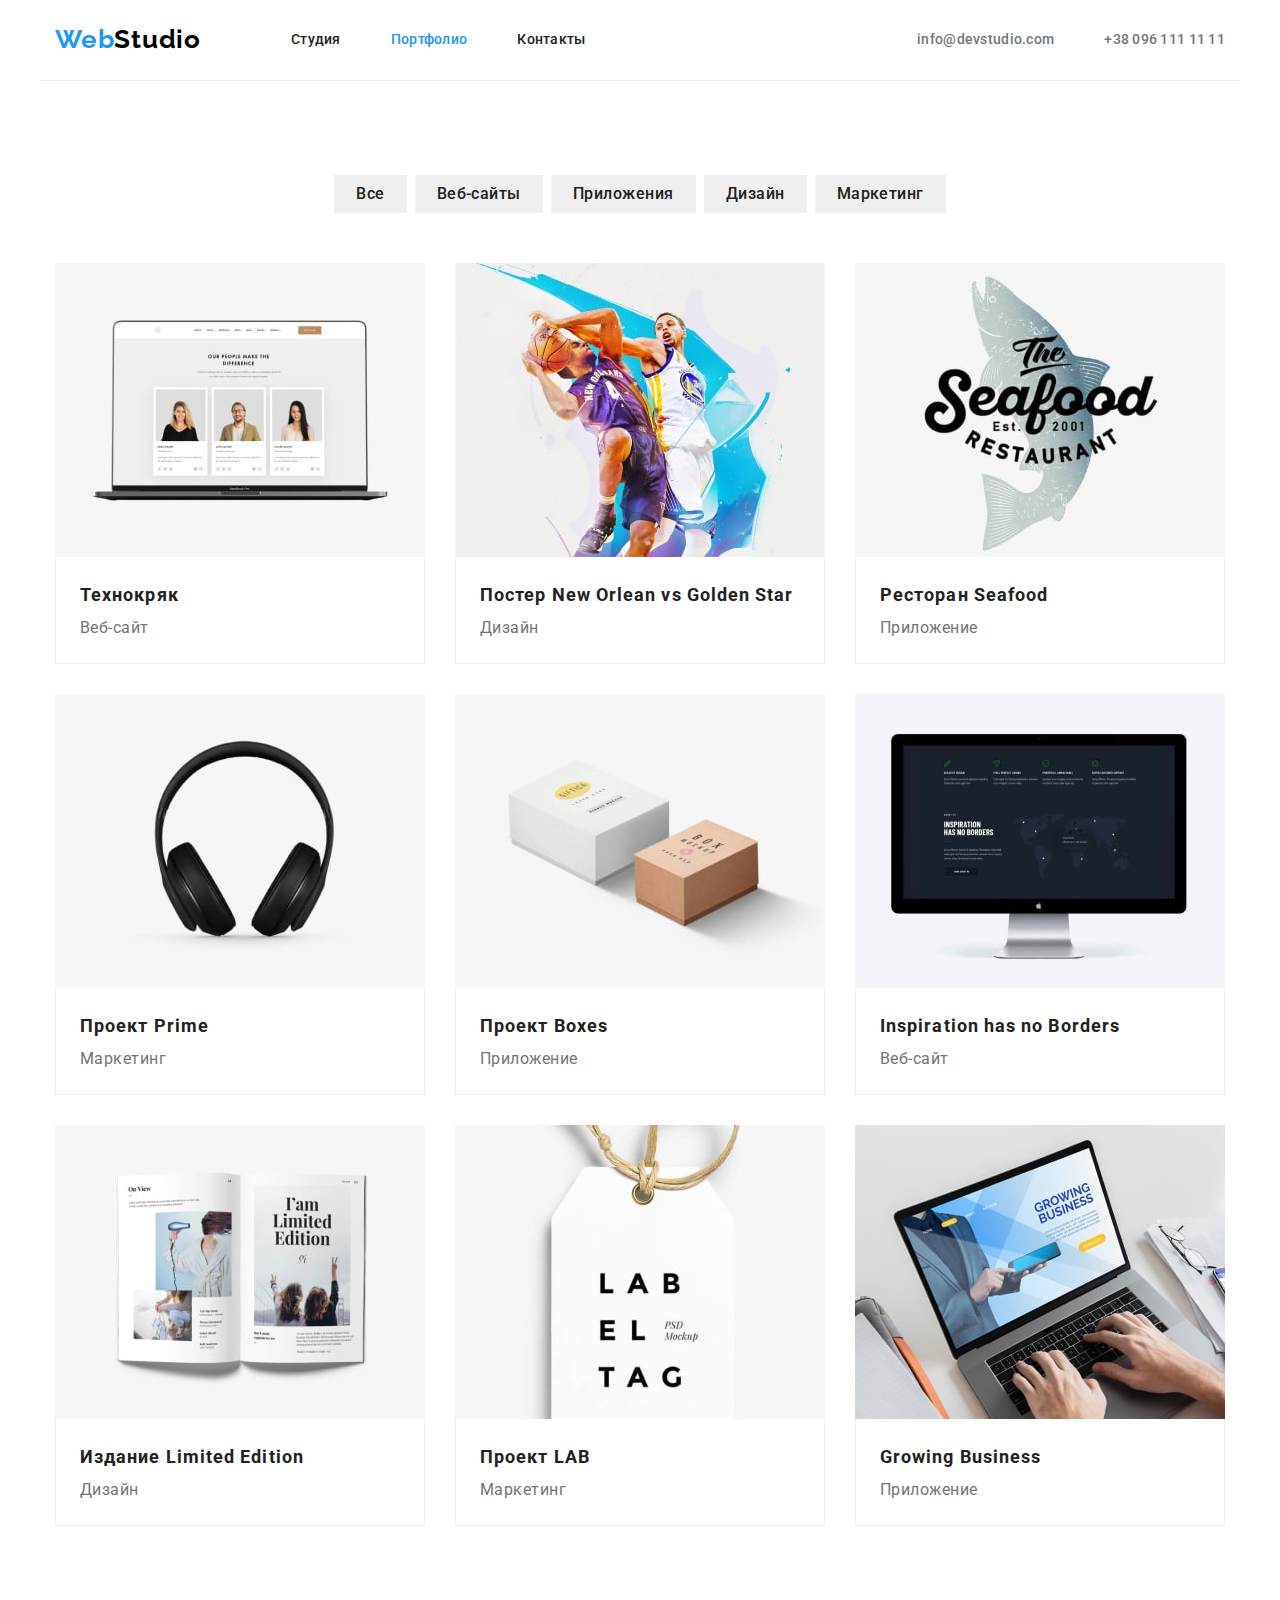
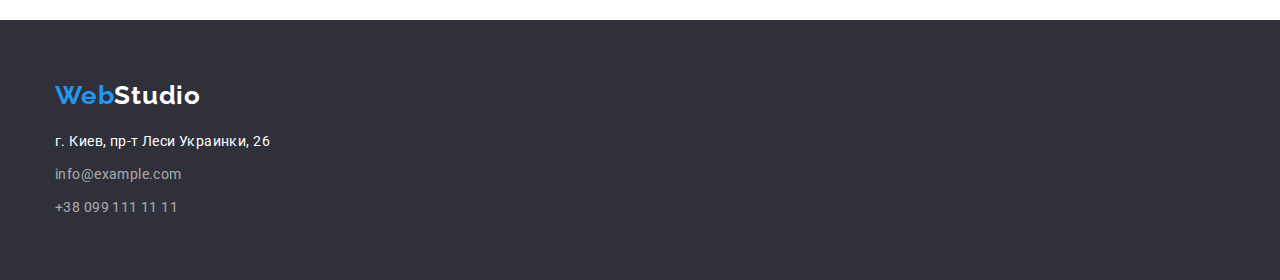
==== portfolio.html @ b83446ef "add previous homework" ====
<!DOCTYPE html>
<html lang="ru">

<head>
    <meta charset="UTF-8">
    <meta http-equiv="X-UA-Compatible" content="IE=edge">
    <meta name="viewport" content="width=device-width, initial-scale=1.0">
    <title>Студия</title>
    <link rel="preconnect" href="https://fonts.googleapis.com">
    <link rel="preconnect" href="https://fonts.gstatic.com" crossorigin>
    <link
        href="https://fonts.googleapis.com/css2?family=Raleway:wght@700&family=Roboto:wght@400;500;700;900&display=swap"
        rel="stylesheet">
    <link rel="stylesheet"
        href="https://cdnjs.cloudflare.com/ajax/libs/modern-normalize/1.1.0/modern-normalize.min.css">
    <link rel="stylesheet" href="./css/styles.css">
</head>

<body>

    <!-- Header -->
    <header class="header">
        <div class="container header-container">
            <nav class="header-navigation">
                <a class="header-logo link" href="index.html" lang="en">Web<span
                        class="header-logo-second-part">Studio</span></a>
                <ul class="list header-list">
                    <li class="header-item"><a class="link header-link" href="index.html">Студия</a></li>
                    <li class="header-item"><a class="link header-link  current" href="portfolio.html">Портфолио</a></li>
                    <li class="header-item"><a class="link header-link" href="">Контакты</a></li>
                </ul>
            </nav>
            <div class="header-contact">
                <ul class="list header-contacts-list">
                    <li><a class="link header-mail" href="mailto:info@devstudio.com">info@devstudio.com</a></li>
                    <li><a class="link header-tel" href="tel:+380961111111">+38 096 111 11 11</a></li>
                </ul>
            </div>
        </div>
    </header>

    <!-- Main content section -->
    <main>

      <!-- Portfolio section -->
       <section class="section portfolio-section">
        <div class="container portfolio-filter-container">
           <ul class="list portfolio-filter-list">
               <li class="filter-item"><button class="filter-btn" type="button">Все</button></li>
               <li class="filter-item"><button class="filter-btn" type="button">Веб-сайты</button></li>
               <li class="filter-item"><button class="filter-btn" type="button">Приложения</button></li>
               <li class="filter-item"><button class="filter-btn" type="button">Дизайн</button></li>
               <li class="filter-item"><button class="filter-btn" type="button">Маркетинг</button></li>
           </ul>
        </div>

        <div class="container portfolio-list-container">
          <ul class="list portfolio-list">
            <li class="portfolio-item">
                <img class="portfolio-image" src="./images/portfolio-item-1.jpg" alt="Технокряк" width="370">
                <div class="portfolio-item-description-section"><h3 class="portfolio-item-name">Технокряк</h3>
                <p class="portfolio-item-description">Веб-сайт</p>
                </div>
            </li>

            <li class="portfolio-item">
                <img class="portfolio-image" src="./images/portfolio-item-2.jpg" alt="Постер New Orlean vs Golden Star" width="370">
                <div class="portfolio-item-description-section"> <h3 class="portfolio-item-name">Постер New Orlean vs Golden Star</h3>
                <p class="portfolio-item-description">Дизайн</p>
            </div>
            </li>

            <li class="portfolio-item">
                <img class="portfolio-image" src="./images/portfolio-item-3.jpg" alt="Ресторан Seafood" width="370">
                <div class="portfolio-item-description-section"> <h3 class="portfolio-item-name">Ресторан Seafood</h3>
                <p class="portfolio-item-description">Приложение</p>
                </div>
            </li>

            <li class="portfolio-item">
                <img class="portfolio-image" src="./images/portfolio-item-4.jpg" alt="Проект Prime" width="370">
                <div class="portfolio-item-description-section"> <h3 class="portfolio-item-name">Проект Prime</h3>
                <p class="portfolio-item-description">Маркетинг</p>
                </div>
            </li>
            
            <li class="portfolio-item">
                <img class="portfolio-image" src="./images/portfolio-item-5.jpg" alt="Проект Boxes" width="370">
                <div class="portfolio-item-description-section"> <h3 class="portfolio-item-name">Проект Boxes</h3>
                <p class="portfolio-item-description">Приложение</p>
                </div>
            </li>
            
            <li class="portfolio-item">
                <img class="portfolio-image" src="./images/portfolio-item-6.jpg" alt="Inspiration has no Borders" width="370">
                <div class="portfolio-item-description-section"> <h3 class="portfolio-item-name">Inspiration has no Borders</h3>
                <p class="portfolio-item-description">Веб-сайт</p>
                </div>
            </li>

            <li class="portfolio-item">
                <img class="portfolio-image" src="./images/portfolio-item-7.jpg" alt="Издание Limited Edition" width="370">
                <div class="portfolio-item-description-section"> <h3 class="portfolio-item-name">Издание Limited Edition</h3>
                <p class="portfolio-item-description">Дизайн</p>
                </div>
            </li>
            
            <li class="portfolio-item">
                <img class="portfolio-image" src="./images/portfolio-item-8.jpg" alt="Проект LAB" width="370">
                <div class="portfolio-item-description-section"> <h3 class="portfolio-item-name">Проект LAB</h3>
                <p class="portfolio-item-description">Маркетинг</p>
                </div>
            </li>
            
            <li class="portfolio-item">
                <img class="portfolio-image" src="./images/portfolio-item-9.jpg" alt="Growing Business" width="370">
                <div class="portfolio-item-description-section"> <h3 class="portfolio-item-name">Growing Business</h3>
                <p class="portfolio-item-description">Приложение</p>
                </div>
            </li>
          </ul>
        </div>
    </section>

    </main>

    <footer class="footer">
        <div class="container footer-container">
            <div class="footer-logo-container"><a class="footer-logo link" href="index.html" lang="en">Web<span
                        class="footer-logo-second-part">Studio</span></a></div>
            <address class="footer-address">
                <ul class="list footer-address-list">
                    <li><a class="link footer-address-item" href="https://goo.gl/maps/6ixRNawG9HJmz9nk6" target="_blank"
                            rel="noopener norefferer">г. Киев, пр-т Леси Украинки, 26</a></li>
                    <li><a class="link footer-mail-item" href="mailto:info@example.com">info@example.com</a></li>
                    <li><a class="link footer-tel-item" href="tel:+380991111111">+38 099 111 11 11</a></li>
                </ul>
            </address>
        </div>
    </footer>

</body>

</html>
---- css/styles.css ----
:root {
  --accent-color: #2196f3;
  --section-background-color: #2f303a;
  --main-title-color: #ffffff;
  --second-title-color: #212121;
  --third-title-color: #212121;
  --main-text-color: #757575;
  --main-btn-color: #ffffff;
  --second-btn-color: #212121;
  --header-text-color: #212121;
  --header-second-text-color: #757575;
  --footer-text-color: #ffffff;
  --footer-second-text-color: rgba(255, 255, 255, 0.6);
  --header-logo-second-part-color: #000000;
  --footer-logo-second-part-color: #ffffff;
}

p,
h1,
h2,
h3,
h4,
h5,
h6 {
  margin: 0;
}

ul {
  margin: 0;
  padding: 0;
}

button {
  cursor: pointer;
}

.container {
  width: 1200px;
  padding-left: 15px;
  padding-right: 15px;
  margin: 0 auto;
}

body {
  font-family: "Roboto", sans-serif;
  color: var(--main-text-color);
}

.list {
  list-style: none;
}

.link {
  text-decoration: none;
}

.section {
  padding-top: 94px;
  padding-bottom: 94px;
}

img {
  display: block;
  max-width: 100%;
  height: auto;
}

/* ------------------------------- HEADER------------------------------------- */

.header-container {
  display: flex;
  border-bottom: 1px solid #ececec;
}

.header-navigation {
  display: flex;
}

.header-list {
  display: flex;
}

.header-contacts-list {
  display: flex;
}

.header-contact {
  margin-left: auto;
}

.header-logo {
  margin-right: 90px;
}

.header-link {
  padding-top: 32px;
  padding-bottom: 32px;
  display: block;
}

.header-item:not(:last-child) {
  margin-right: 50px;
}

.header-tel {
  margin-left: 50px;
}

/* Logo */

.header-logo {
  font-family: Raleway;
  font-style: normal;
  font-weight: 700;
  font-size: 26px;
  line-height: 1.19;
  letter-spacing: 0.03em;
  color: var(--accent-color);
  padding-top: 24px;
  padding-bottom: 25px;
  display: block;
}

.header-logo-second-part {
  color: var(--header-logo-second-part-color);
}

/* Navigation */

.header-link:hover {
  color: var(--accent-color);
}
.header-link:focus {
  color: var(--accent-color);
}

.header-link {
  font-weight: 500;
  font-size: 14px;
  line-height: 1.14;
  letter-spacing: 0.02em;
  color: var(--header-text-color);
}

.current {
  color: var(--accent-color);
}

.header-mail:hover {
  color: var(--accent-color);
}
.header-mail:focus {
  color: var(--accent-color);
}

.header-mail {
  font-weight: 500;
  font-size: 14px;
  line-height: 1.14;
  letter-spacing: 0.02em;
  color: var(--header-second-text-color);
  padding-top: 32px;
  padding-bottom: 32px;
  display: block;
}

.header-tel:hover {
  color: var(--accent-color);
}
.header-tel:focus {
  color: var(--accent-color);
}

.header-tel {
  font-weight: 500;
  font-size: 14px;
  line-height: 1.14;
  letter-spacing: 0.02em;
  color: var(--header-second-text-color);
  padding-top: 32px;
  padding-bottom: 32px;
  display: block;
}

/* ------------------------------- MAIN CONTENT------------------------------------- */

/* Hero section */

.hero {
  background-color: var(--section-background-color);
}

.hero-title {
  font-weight: 900;
  font-size: 44px;
  line-height: 1.36;
  text-align: center;
  letter-spacing: 0.06em;
  text-transform: uppercase;
  color: var(--main-title-color);
  display: block;
  margin-bottom: 30px;
}

.hero-btn {
  font-family: inherit;
  font-weight: 700;
  font-size: 16px;
  line-height: 1.87;
  text-align: center;
  letter-spacing: 0.06em;
  color: var(--main-btn-color);
  background-color: var(--accent-color);
  cursor: pointer;
  min-width: 200px;
  height: 50px;
  align-items: center;
  padding: 10px 32px;
  border-radius: 4px;
  margin: 0 auto;
}

.hero-container {
  display: flex;
  flex-wrap: wrap;
  width: 700px;
  padding: 200px 0;
}

/* About section */

.about-item {
  width: 270px;
}

.about-item-title {
  font-weight: 700;
  font-size: 14px;
  line-height: 1.14;
  letter-spacing: 0.03em;
  text-transform: uppercase;
  color: var(--second-title-color);
  margin-bottom: 10px;
}

.about-item-text {
  font-size: 14px;
  line-height: 1.71;
  letter-spacing: 0.03em;
  color: var(--main-text-color);
}

.about-item:not(:last-child) {
  margin-right: 30px;
}

.about-list {
  display: flex;
}

/* Description section */

.description-section {
  padding-top: 0;
}

.description-title {
  font-weight: 700;
  font-size: 36px;
  line-height: 1.17;
  text-align: center;
  letter-spacing: 0.03em;
  color: var(--second-title-color);
  margin-bottom: 50px;
}

.description-list {
  display: flex;
}

.description-item:not(:last-child) {
  margin-right: 30px;
}

/* Team section */

.team-title {
  font-weight: 700;
  font-size: 36px;
  line-height: 1.17;
  text-align: center;
  letter-spacing: 0.03em;
  color: var(--second-title-color);
  margin-bottom: 50px;
}

.team-name {
  font-weight: 500;
  font-size: 16px;
  line-height: 1.19;
  text-align: center;
  letter-spacing: 0.03em;
  color: var(--third-title-color);
  margin-bottom: 10px;
}

.team-occupation {
  font-size: 16px;
  line-height: 1.19;
  text-align: center;
  letter-spacing: 0.03em;
  color: var(--main-text-color);
}

.team-list {
  display: flex;
}

.team-item {
  width: 270px;
}

.team-item:not(:last-child) {
  margin-right: 30px;
}

.team-item-description {
  display: block;
  padding-top: 30px;
  padding-bottom: 30px;
}

/* ------------------------------- FOOTER ------------------------------------- */

/* Logo */

.footer-logo {
  font-family: Raleway;
  font-style: normal;
  font-weight: 700;
  font-size: 26px;
  line-height: 1.19;
  letter-spacing: 0.03em;
  color: var(--accent-color);
  display: block;
  margin-bottom: 20px;
}

.footer {
  padding-top: 60px;
  padding-bottom: 60px;
  background-color: var(--section-background-color);
}

.footer-logo-second-part {
  color: var(--footer-logo-second-part-color);
}

/* Address */

.footer-address {
  font-style: normal;
}

.footer-address-item {
  font-size: 14px;
  line-height: 1.71;
  letter-spacing: 0.03em;
  color: var(--footer-text-color);
  display: block;
  margin-bottom: 9px;
}

.footer-mail-item {
  font-size: 14px;
  line-height: 1.71;
  letter-spacing: 0.03em;
  color: var(--footer-second-text-color);
  display: block;
  margin-bottom: 9px;
}

.footer-mail-item:hover {
  color: var(--accent-color);
}

.footer-mail-item:focus {
  color: var(--accent-color);
}

.footer-tel-item {
  font-size: 14px;
  line-height: 1.71;
  letter-spacing: 0.03em;
  color: var(--footer-second-text-color);
  display: block;
}

.footer-tel-item:hover {
  color: var(--accent-color);
}

.footer-tel-item:focus {
  color: var(--accent-color);
}

/* ------------------------------- MAIN CONTENT FOR PORTFOLIO PAGE ------------------------------------- */

/* Portfolio section */

.filter-btn:hover {
  background-color: var(--accent-color);
  color: var(--main-btn-color);
  border-radius: 4px;
}

.filter-btn:focus {
  background-color: var(--accent-color);
  color: var(--main-btn-color);
  border-radius: 4px;
}
.filter-btn {
  font-family: inherit;
  font-weight: 500;
  font-size: 16px;
  line-height: 1.62;
  text-align: center;
  letter-spacing: 0.03em;
  color: var(--second-btn-color);
  cursor: pointer;
  padding: 6px 22px;
  border: none;
}

.filter-item:not(:last-child) {
  margin-right: 8px;
}

.portfolio-item-name {
  font-weight: 700;
  font-size: 18px;
  line-height: 2;
  letter-spacing: 0.06em;
  color: var(--third-title-color);
}

.portfolio-item-description {
  font-size: 16px;
  line-height: 1.87;
  letter-spacing: 0.03em;
  color: var(--main-text-color);
}

.portfolio-list {
  display: flex;
  flex-wrap: wrap;
  margin-top: -30px;
  margin-left: -30px;
}

.portfolio-item {
  flex-basis: calc(100% / 3 - 30px);
  margin-left: 30px;
  margin-top: 30px;
}

.portfolio-filter-list {
  display: flex;
  justify-content: center;
  margin-bottom: 50px;
}

.portfolio-item-description-section {
  padding: 20px 24px;
  display: block;
  border: 1px solid #eeeeee;
  border-top: none;
}
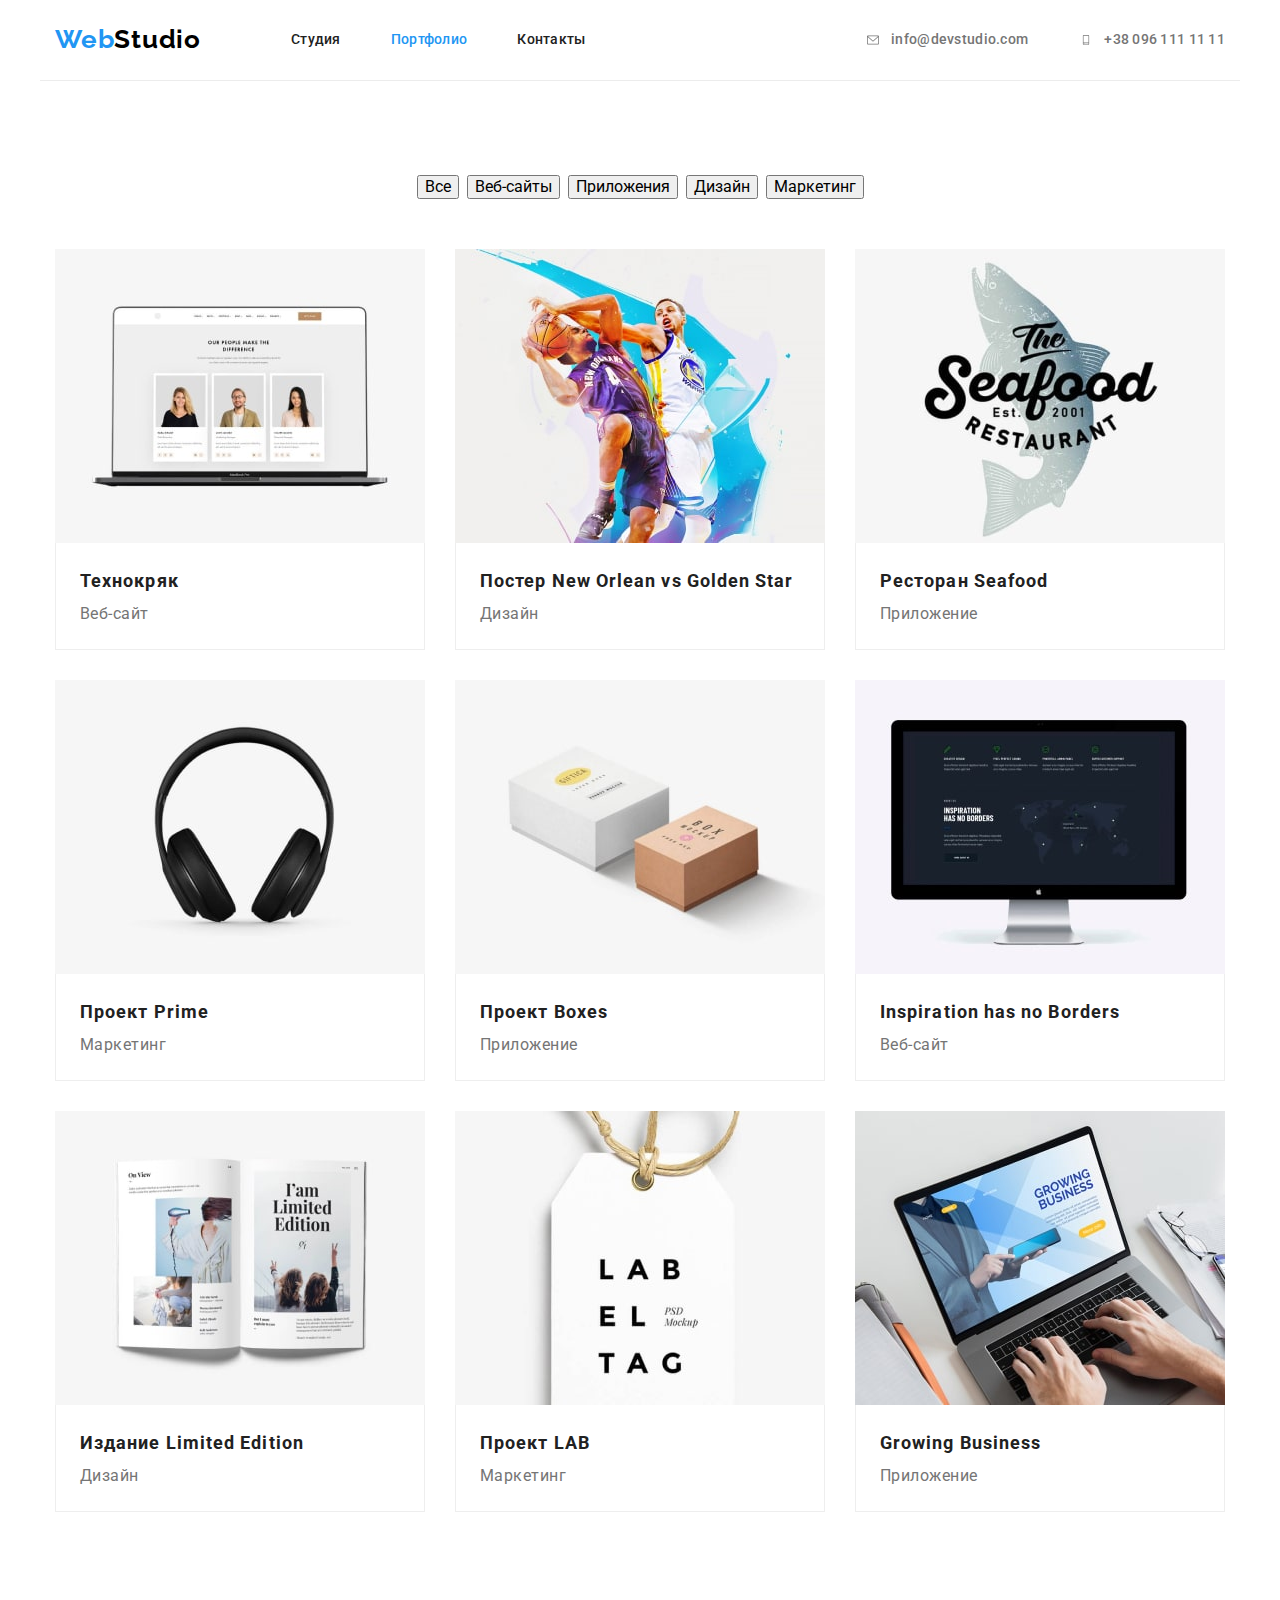
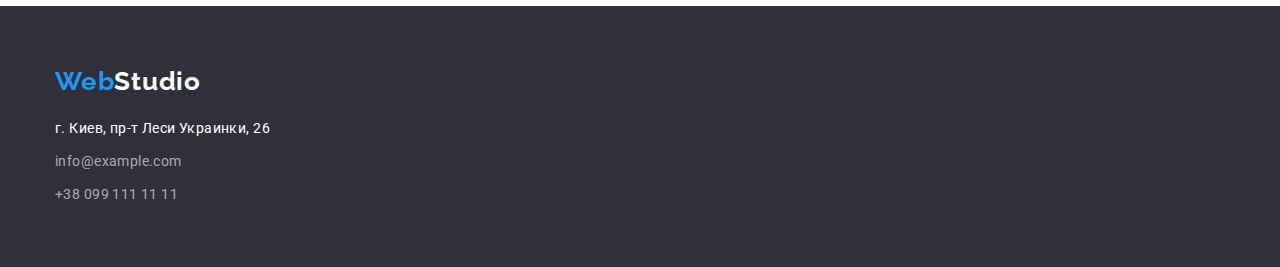
==== commit a95b385f: "add icons" ====
--- a/portfolio.html
+++ b/portfolio.html
@@ -32,8 +32,13 @@
             </nav>
             <div class="header-contact">
                 <ul class="list header-contacts-list">
-                    <li><a class="link header-mail" href="mailto:info@devstudio.com">info@devstudio.com</a></li>
-                    <li><a class="link header-tel" href="tel:+380961111111">+38 096 111 11 11</a></li>
+                    <li><a class="link header-mail" href="mailto:info@devstudio.com"><svg class="header-mail-icon" width="16"
+                                height="12">
+                                <use href="./images/icons-sprite.svg#icon-envelope"></use>
+                            </svg>info@devstudio.com</a></li>
+                    <li><a class="link header-tel" href="tel:+380961111111"><svg class="header-tel-icon" width="16" height="10">
+                                <use href="./images/icons-sprite.svg#icon-smartphone"></use>
+                            </svg>+38 096 111 11 11</a></li>
                 </ul>
             </div>
         </div>
--- a/css/styles.css
+++ b/css/styles.css
@@ -13,6 +13,8 @@
   --footer-second-text-color: rgba(255, 255, 255, 0.6);
   --header-logo-second-part-color: #000000;
   --footer-logo-second-part-color: #ffffff;
+  --icon-color: #AFB1B8;
+  --icon-hover-color: #FFFFFF;
 }
 
 p,
@@ -146,11 +148,10 @@
   color: var(--accent-color);
 }
 
-.header-mail:hover {
-  color: var(--accent-color);
-}
+.header-mail:hover,
 .header-mail:focus {
   color: var(--accent-color);
+  fill: var(--accent-color);
 }
 
 .header-mail {
@@ -159,16 +160,21 @@
   line-height: 1.14;
   letter-spacing: 0.02em;
   color: var(--header-second-text-color);
+  fill: var(--header-second-text-color);
   padding-top: 32px;
   padding-bottom: 32px;
-  display: block;
-}
-
-.header-tel:hover {
-  color: var(--accent-color);
-}
+  display: flex;
+  align-items: center;
+}
+
+.header-mail-icon {
+  margin-right: 10px;
+}
+
+.header-tel:hover,
 .header-tel:focus {
   color: var(--accent-color);
+  fill: var(--accent-color);
 }
 
 .header-tel {
@@ -177,9 +183,15 @@
   line-height: 1.14;
   letter-spacing: 0.02em;
   color: var(--header-second-text-color);
+  fill: var(--header-second-text-color);
   padding-top: 32px;
   padding-bottom: 32px;
-  display: block;
+  display: flex;
+  align-items: center;
+}
+
+.header-tel-icon {
+  margin-right: 10px;
 }
 
 /* ------------------------------- MAIN CONTENT------------------------------------- */
@@ -188,6 +200,10 @@
 
 .hero {
   background-color: var(--section-background-color);
+  background-image: linear-gradient(rgba(47, 48, 58, 0.4),rgba(47, 48, 58, 0.4)), url(../images/background-image.jpg);
+  background-repeat: no-repeat;
+  background-position: center;
+  background-size: cover;
 }
 
 .hero-title {
@@ -258,6 +274,15 @@
   display: flex;
 }
 
+.about-item-icon {
+  width: 270px;
+  height: 120px;
+  display: flex;
+  align-items: center;
+  justify-content: center;
+  margin-bottom: 30px;
+}
+
 /* Description section */
 
 .description-section {
@@ -310,6 +335,7 @@
   text-align: center;
   letter-spacing: 0.03em;
   color: var(--main-text-color);
+  margin-bottom: 16px;
 }
 
 .team-list {
@@ -318,6 +344,8 @@
 
 .team-item {
   width: 270px;
+  box-shadow: 0px 1px 3px rgba(0, 0, 0, 0.12), 0px 1px 1px rgba(0, 0, 0, 0.14), 0px 2px 1px rgba(0, 0, 0, 0.2);
+  border-radius: 0px 0px 4px 4px;
 }
 
 .team-item:not(:last-child) {
@@ -328,6 +356,88 @@
   display: block;
   padding-top: 30px;
   padding-bottom: 30px;
+}
+
+.team-social-item {
+  width: 44px;
+  height: 44px;}
+
+.team-social-link {
+  width: 100%;
+  height: 100%;
+  display: block;
+  border-radius: 50%;
+  display: flex;
+  align-items: center;
+  justify-content: center;
+  color: var(--icon-color);
+}
+
+.team-social-link:hover , 
+.team-social-link:focus {
+  background-color: var(--accent-color);
+  color: var(--icon-hover-color);
+}
+
+.team-social-list {
+  display: flex;
+  justify-content: center;
+}
+
+.team-social-item + .team-social-item {
+  margin-left: 10px;
+}
+
+.team-social-icon {
+  fill: currentColor;
+}
+
+/* Clients section */
+
+.clients-title {
+  font-weight: 700;
+  font-size: 36px;
+  line-height: 1.17;
+  text-align: center;
+  letter-spacing: 0.03em;
+  color: var(--second-title-color);
+  margin-bottom: 50px;
+}
+
+.clients-list {
+  display: flex;
+  align-items: center;
+  justify-content: space-between;
+}
+
+.clients-item {
+
+}
+
+.clients-link:hover,
+.clients-link:focus {
+  color: var(--accent-color);
+  border: 1px solid var(--accent-color);
+  box-sizing: border-box;
+  border-radius: 4px;
+}
+
+.clients-link {
+  color: var(--icon-color);
+  width: 170px;
+  height: 92px;
+  display: flex;
+  align-items: center;
+  justify-content: center;
+  border: 1px solid var(--icon-color);
+  box-sizing: border-box;
+  border-radius: 4px;
+}
+
+.clients-icon {
+  width: 106px;
+  height: 60px;
+  fill: currentColor;
 }
 
 /* ------------------------------- FOOTER ------------------------------------- */
@@ -408,16 +518,12 @@
 
 /* Portfolio section */
 
-.filter-btn:hover {
+.filter-btn:hover, .filter-btn:focus {
   background-color: var(--accent-color);
   color: var(--main-btn-color);
   border-radius: 4px;
 }
 
-.filter-btn:focus {
-  background-color: var(--accent-color);
-  color: var(--main-btn-color);
-  border-radius: 4px;
 }
 .filter-btn {
   font-family: inherit;
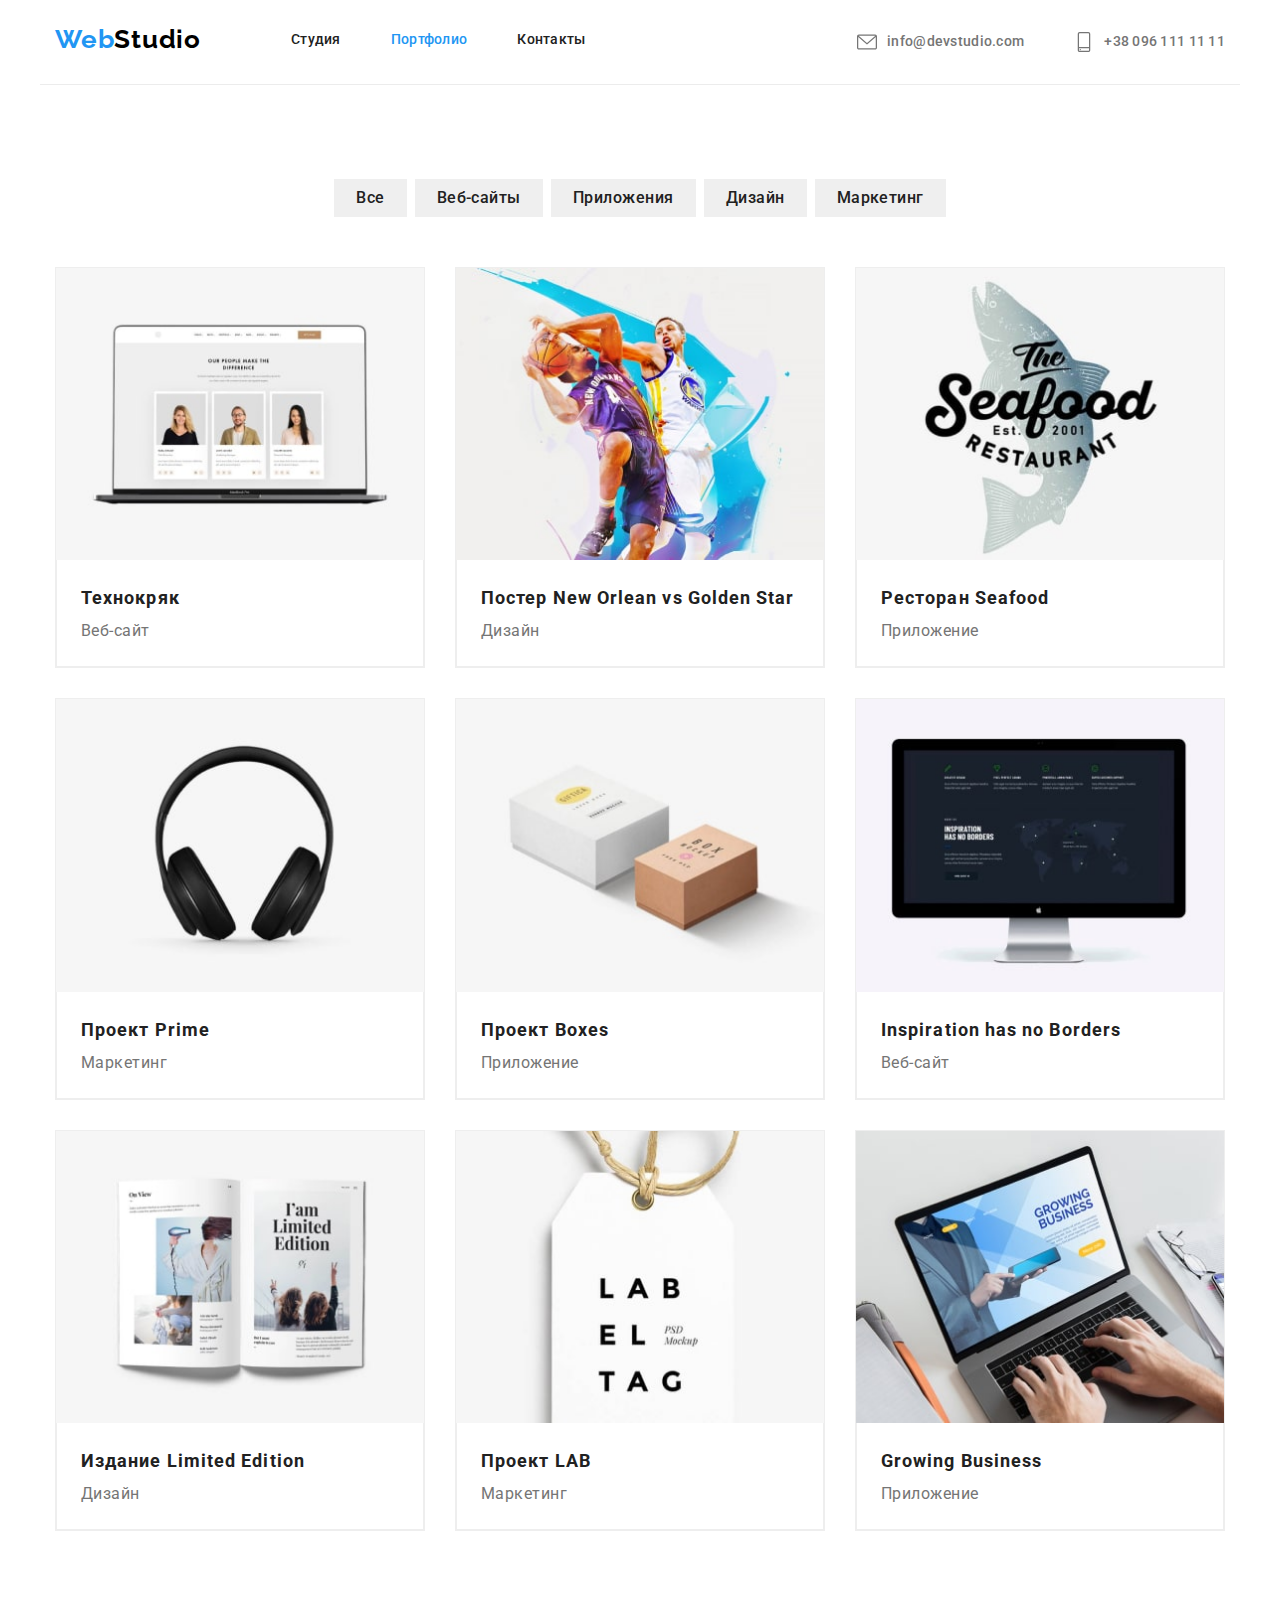
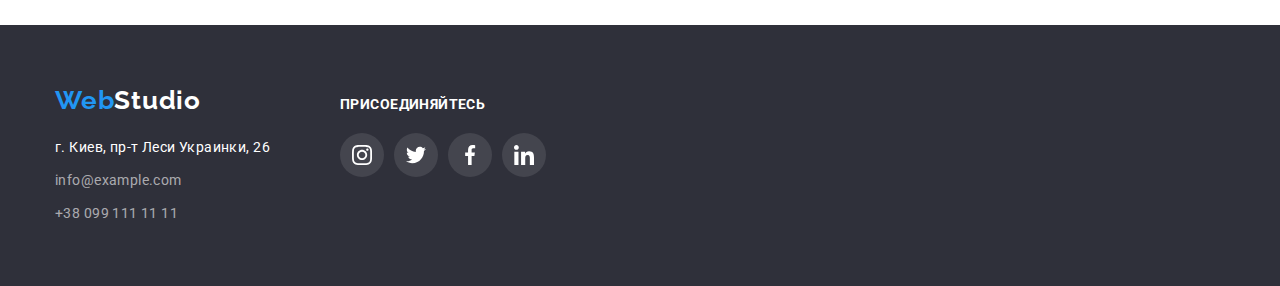
==== commit 972dbaaf: "add icons to footer and add shadows to portfolio page" ====
--- a/portfolio.html
+++ b/portfolio.html
@@ -5,7 +5,7 @@
     <meta charset="UTF-8">
     <meta http-equiv="X-UA-Compatible" content="IE=edge">
     <meta name="viewport" content="width=device-width, initial-scale=1.0">
-    <title>Студия</title>
+    <title>Портфолио</title>
     <link rel="preconnect" href="https://fonts.googleapis.com">
     <link rel="preconnect" href="https://fonts.gstatic.com" crossorigin>
     <link
@@ -32,11 +32,11 @@
             </nav>
             <div class="header-contact">
                 <ul class="list header-contacts-list">
-                    <li><a class="link header-mail" href="mailto:info@devstudio.com"><svg class="header-mail-icon" width="16"
-                                height="12">
+                    <li><a class="link header-mail" href="mailto:info@devstudio.com"><svg class="header-mail-icon" width="20"
+                                height="20">
                                 <use href="./images/icons-sprite.svg#icon-envelope"></use>
                             </svg>info@devstudio.com</a></li>
-                    <li><a class="link header-tel" href="tel:+380961111111"><svg class="header-tel-icon" width="16" height="10">
+                    <li><a class="link header-tel" href="tel:+380961111111"><svg class="header-tel-icon" width="20" height="20">
                                 <use href="./images/icons-sprite.svg#icon-smartphone"></use>
                             </svg>+38 096 111 11 11</a></li>
                 </ul>
@@ -131,16 +131,51 @@
 
     <footer class="footer">
         <div class="container footer-container">
-            <div class="footer-logo-container"><a class="footer-logo link" href="index.html" lang="en">Web<span
-                        class="footer-logo-second-part">Studio</span></a></div>
-            <address class="footer-address">
-                <ul class="list footer-address-list">
-                    <li><a class="link footer-address-item" href="https://goo.gl/maps/6ixRNawG9HJmz9nk6" target="_blank"
-                            rel="noopener norefferer">г. Киев, пр-т Леси Украинки, 26</a></li>
-                    <li><a class="link footer-mail-item" href="mailto:info@example.com">info@example.com</a></li>
-                    <li><a class="link footer-tel-item" href="tel:+380991111111">+38 099 111 11 11</a></li>
+            <div class="footer-box">
+                <a class="footer-logo link" href="index.html" lang="en">Web<span
+                        class="footer-logo-second-part">Studio</span></a>
+                <address class="footer-address">
+                    <ul class="list footer-address-list">
+                        <li><a class="link footer-address-item" href="https://goo.gl/maps/6ixRNawG9HJmz9nk6" target="_blank"
+                                rel="noopener norefferer">г. Киев, пр-т Леси Украинки, 26</a></li>
+                        <li><a class="link footer-mail-item" href="mailto:info@example.com">info@example.com</a></li>
+                        <li><a class="link footer-tel-item" href="tel:+380991111111">+38 099 111 11 11</a></li>
+                    </ul>
+                </address>
+            </div>
+            <div class="social-links-cotainer">
+                <p class="social-links-title">присоединяйтесь</p>
+                <ul class="list social-links-icons-list">
+                    <li class="social-links-icon-item">
+                        <a href="#" class="social-link">
+                            <svg class="social-link-icon" width="20" height="20">
+                                <use href="./images/icons-sprite.svg#icon-instagram"></use>
+                            </svg>
+                        </a>
+                    </li>
+                    <li class="social-links-icon-item">
+                        <a href="#" class="social-link">
+                            <svg class="social-link-icon" width="20" height="20">
+                                <use href="./images/icons-sprite.svg#icon-twitter"></use>
+                            </svg>
+                        </a>
+                    </li>
+                    <li class="social-links-icon-item">
+                        <a href="#" class="social-link">
+                            <svg class="social-link-icon" width="20" height="20">
+                                <use href="./images/icons-sprite.svg#icon-facebook"></use>
+                            </svg>
+                        </a>
+                    </li>
+                    <li class="social-links-icon-item">
+                        <a href="#" class="social-link">
+                            <svg class="social-link-icon" width="20" height="20">
+                                <use href="./images/icons-sprite.svg#icon-linkedin"></use>
+                            </svg>
+                        </a>
+                    </li>
                 </ul>
-            </address>
+            </div>
         </div>
     </footer>
 
--- a/css/styles.css
+++ b/css/styles.css
@@ -13,8 +13,9 @@
   --footer-second-text-color: rgba(255, 255, 255, 0.6);
   --header-logo-second-part-color: #000000;
   --footer-logo-second-part-color: #ffffff;
-  --icon-color: #AFB1B8;
-  --icon-hover-color: #FFFFFF;
+  --icon-color: #afb1b8;
+  --icon-hover-color: #ffffff;
+  --footer-icons-background-color: rgba(255, 255, 255, 0.1);
 }
 
 p,
@@ -200,7 +201,11 @@
 
 .hero {
   background-color: var(--section-background-color);
-  background-image: linear-gradient(rgba(47, 48, 58, 0.4),rgba(47, 48, 58, 0.4)), url(../images/background-image.jpg);
+  background-image: linear-gradient(
+      rgba(47, 48, 58, 0.4),
+      rgba(47, 48, 58, 0.4)
+    ),
+    url(../images/background-image.jpg);
   background-repeat: no-repeat;
   background-position: center;
   background-size: cover;
@@ -344,7 +349,8 @@
 
 .team-item {
   width: 270px;
-  box-shadow: 0px 1px 3px rgba(0, 0, 0, 0.12), 0px 1px 1px rgba(0, 0, 0, 0.14), 0px 2px 1px rgba(0, 0, 0, 0.2);
+  box-shadow: 0px 1px 3px rgba(0, 0, 0, 0.12), 0px 1px 1px rgba(0, 0, 0, 0.14),
+    0px 2px 1px rgba(0, 0, 0, 0.2);
   border-radius: 0px 0px 4px 4px;
 }
 
@@ -360,12 +366,12 @@
 
 .team-social-item {
   width: 44px;
-  height: 44px;}
+  height: 44px;
+}
 
 .team-social-link {
   width: 100%;
   height: 100%;
-  display: block;
   border-radius: 50%;
   display: flex;
   align-items: center;
@@ -373,7 +379,7 @@
   color: var(--icon-color);
 }
 
-.team-social-link:hover , 
+.team-social-link:hover,
 .team-social-link:focus {
   background-color: var(--accent-color);
   color: var(--icon-hover-color);
@@ -408,10 +414,6 @@
   display: flex;
   align-items: center;
   justify-content: space-between;
-}
-
-.clients-item {
-
 }
 
 .clients-link:hover,
@@ -468,6 +470,15 @@
 
 /* Address */
 
+.footer-container {
+  display: flex;
+  align-items: baseline;
+}
+
+.footer-box {
+  margin-right: 70px;
+}
+
 .footer-address {
   font-style: normal;
 }
@@ -514,17 +525,58 @@
   color: var(--accent-color);
 }
 
+.social-links-title {
+  font-weight: 700;
+  font-size: 14px;
+  line-height: 1.14;
+  letter-spacing: 0.03em;
+  text-transform: uppercase;
+  color: var(--footer-text-color);
+  margin-bottom: 20px;
+}
+
+.social-links-icons-list {
+  display: flex;
+}
+
+.social-links-icon-item + .social-links-icon-item {
+  margin-left: 10px;
+}
+
+.social-links-icon-item {
+  width: 44px;
+  height: 44px;
+}
+
+.social-link {
+  width: 100%;
+  height: 100%;
+  border-radius: 50%;
+  display: flex;
+  align-items: center;
+  justify-content: center;
+  background-color: var(--footer-icons-background-color);
+  fill: var(--icon-hover-color);
+}
+
+.social-link:hover,
+.social-link:focus {
+  background-color: var(--accent-color);
+}
+
 /* ------------------------------- MAIN CONTENT FOR PORTFOLIO PAGE ------------------------------------- */
 
 /* Portfolio section */
 
-.filter-btn:hover, .filter-btn:focus {
+.filter-btn:hover,
+.filter-btn:focus {
   background-color: var(--accent-color);
   color: var(--main-btn-color);
   border-radius: 4px;
-}
-
-}
+  box-shadow: 0px 3px 1px rgba(0, 0, 0, 0.1), 0px 1px 2px rgba(0, 0, 0, 0.08),
+    0px 2px 2px rgba(0, 0, 0, 0.12);
+}
+
 .filter-btn {
   font-family: inherit;
   font-weight: 500;
@@ -568,6 +620,14 @@
   flex-basis: calc(100% / 3 - 30px);
   margin-left: 30px;
   margin-top: 30px;
+  border: 1px solid #eeeeee;
+  box-sizing: border-box;
+}
+
+.portfolio-item:hover,
+.portfolio-item:focus {
+  box-shadow: 0px 1px 1px rgba(0, 0, 0, 0.12), 0px 4px 4px rgba(0, 0, 0, 0.06),
+    1px 4px 6px rgba(0, 0, 0, 0.16);
 }
 
 .portfolio-filter-list {
